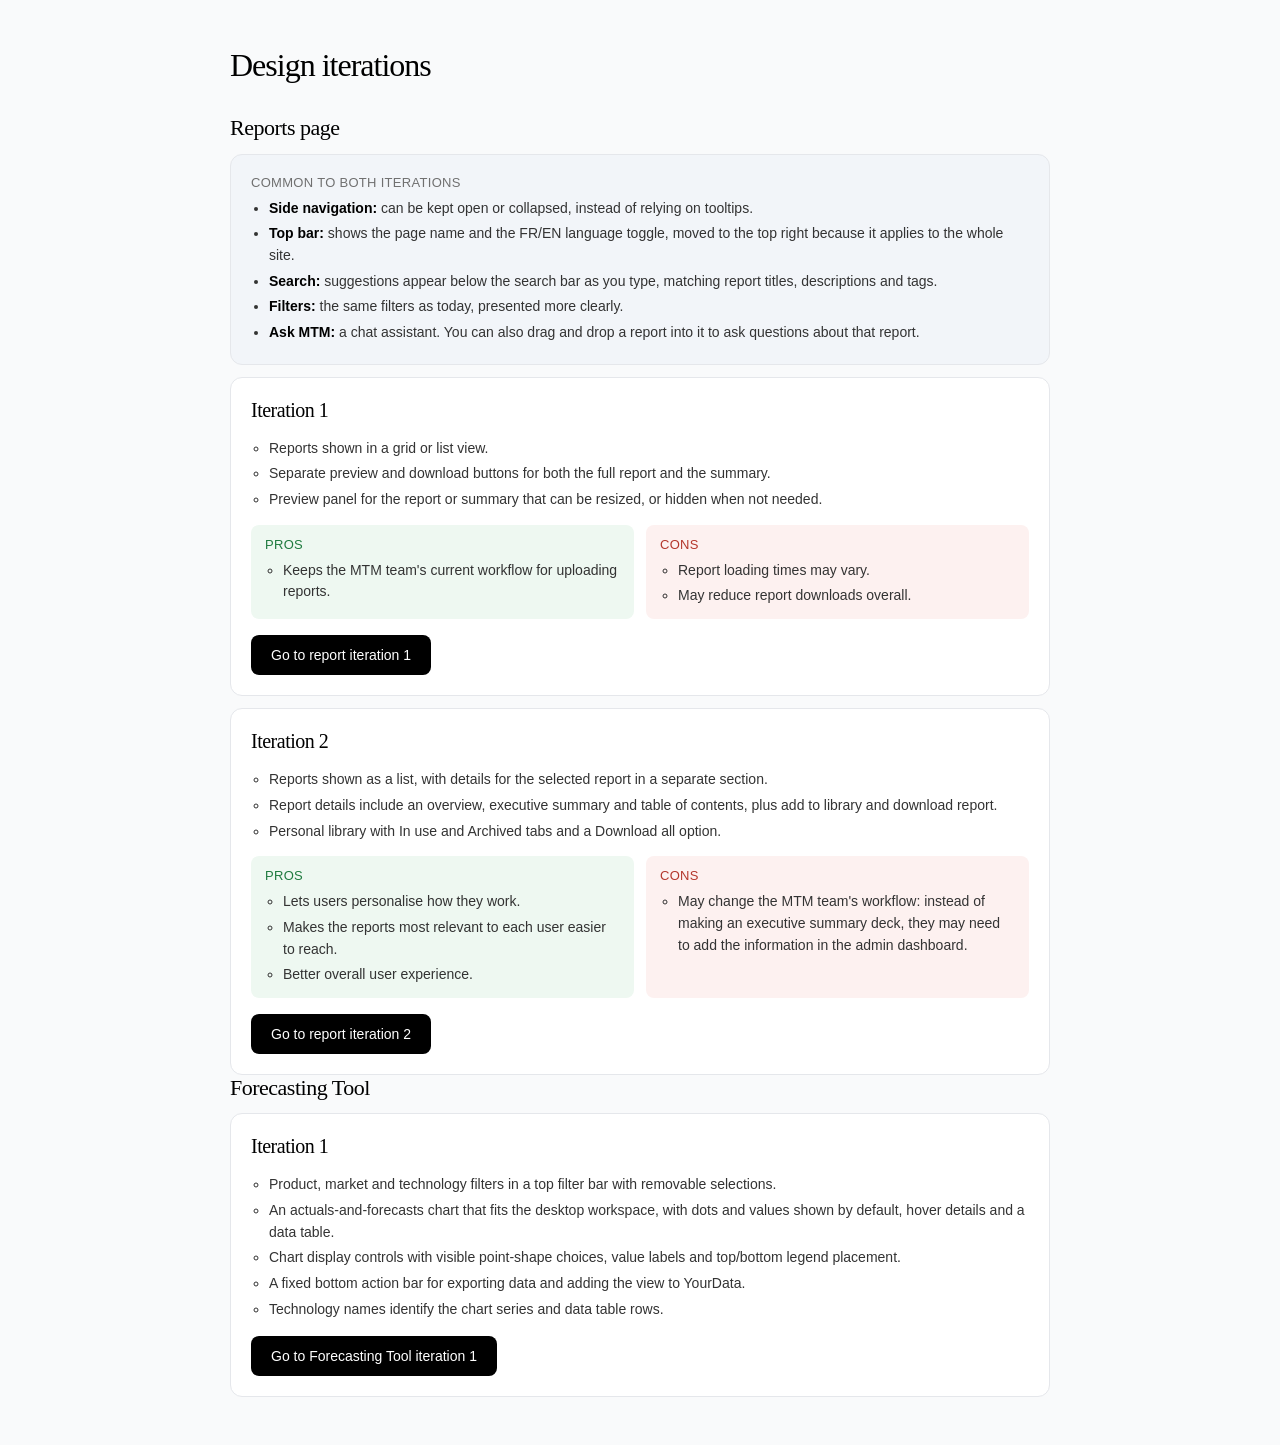
==== variants/index.html @ 7fb302fe "Add Forecasting Tool and refine Reports layout Replace the Vite scaffold with the static Pages site," ====
<!doctype html>
<html lang="en">
  <head>
    <meta charset="UTF-8" />
    <meta name="viewport" content="width=device-width, initial-scale=1.0" />
    <title>Design iterations | MTM</title>
    <link rel="stylesheet" href="../tokens.css" />
    <style>
      body { margin: 0; min-height: 100dvh; padding: 48px 24px; color: #000; background: #f9fafb; font-family: Roboto, Arial, sans-serif; }
      main { width: 100%; max-width: 820px; margin: 0 auto; }
      h1 { margin: 0 0 32px; font: 400 32px/1.1 Georgia, serif; letter-spacing: -1px; }
      h2 { margin: 0 0 12px; font: 400 22px/1.2 Georgia, serif; letter-spacing: -.5px; }
      h3 { margin: 0 0 8px; color: #707070; font-size: 13px; font-weight: 500; letter-spacing: .3px; text-transform: uppercase; }
      .card { padding: 20px; border: 1px solid #e5e7eb; border-radius: 12px; background: #fff; }
      .common { margin-bottom: 12px; background: #f2f5f9; }
      .iterations { display: flex; flex-direction: column; gap: 12px; margin: 0; padding: 0; list-style: none; }
      .iterations > li { display: flex; flex-direction: column; align-items: flex-start; gap: 16px; }
      .iteration-title { margin: 0; color: #000; font: 400 20px/1.2 Georgia, serif; letter-spacing: -.5px; text-transform: none; }
      .iteration-body { min-width: 0; align-self: stretch; display: flex; flex-direction: column; gap: 14px; }
      .pros-cons { display: grid; grid-template-columns: 1fr 1fr; gap: 12px; }
      .pros-cons > div { padding: 12px 14px; border-radius: 8px; }
      .pros { background: #eef8f1; }
      .cons { background: #fdf1f0; }
      .pros h3 { color: #1e7a3e; }
      .cons h3 { color: #b4372c; }
      ul ul, .card ul { margin: 0; padding-left: 18px; color: #333; font-size: 14px; line-height: 1.55; }
      .card li + li { margin-top: 4px; }
      strong { color: #000; font-weight: 600; }
      a { min-width: 130px; padding: 12px 20px; border-radius: 8px; color: #fff; background: #000; font-size: 14px; text-align: center; text-decoration: none; }
      a:hover, a:focus-visible { background: #202020; }
      @media (max-width: 620px) {
        .pros-cons { grid-template-columns: 1fr; }
      }
    </style>
  </head>
  <body>
    <main>
      <h1>Design iterations</h1>
      <section aria-labelledby="reports-heading">
        <h2 id="reports-heading">Reports page</h2>

        <div class="card common">
          <h3>Common to both iterations</h3>
          <ul>
            <li><strong>Side navigation:</strong> can be kept open or collapsed, instead of relying on tooltips.</li>
            <li><strong>Top bar:</strong> shows the page name and the FR/EN language toggle, moved to the top right because it applies to the whole site.</li>
            <li><strong>Search:</strong> suggestions appear below the search bar as you type, matching report titles, descriptions and tags.</li>
            <li><strong>Filters:</strong> the same filters as today, presented more clearly.</li>
            <li><strong>Ask MTM:</strong> a chat assistant. You can also drag and drop a report into it to ask questions about that report.</li>
          </ul>
        </div>

        <ul class="iterations">
          <li class="card">
            <h3 class="iteration-title">Iteration 1</h3>
            <div class="iteration-body">
              <ul>
                <li>Reports shown in a grid or list view.</li>
                <li>Separate preview and download buttons for both the full report and the summary.</li>
                <li>Preview panel for the report or summary that can be resized, or hidden when not needed.</li>
              </ul>
              <div class="pros-cons">
                <div class="pros">
                  <h3>Pros</h3>
                  <ul><li>Keeps the MTM team's current workflow for uploading reports.</li></ul>
                </div>
                <div class="cons">
                  <h3>Cons</h3>
                  <ul>
                    <li>Report loading times may vary.</li>
                    <li>May reduce report downloads overall.</li>
                  </ul>
                </div>
              </div>
            </div>
            <a href="./reports-1/">Go to report iteration 1</a>
          </li>
          <li class="card">
            <h3 class="iteration-title">Iteration 2</h3>
            <div class="iteration-body">
              <ul>
                <li>Reports shown as a list, with details for the selected report in a separate section.</li>
                <li>Report details include an overview, executive summary and table of contents, plus add to library and download report.</li>
                <li>Personal library with In use and Archived tabs and a Download all option.</li>
              </ul>
              <div class="pros-cons">
                <div class="pros">
                  <h3>Pros</h3>
                  <ul>
                    <li>Lets users personalise how they work.</li>
                    <li>Makes the reports most relevant to each user easier to reach.</li>
                    <li>Better overall user experience.</li>
                  </ul>
                </div>
                <div class="cons">
                  <h3>Cons</h3>
                  <ul><li>May change the MTM team's workflow: instead of making an executive summary deck, they may need to add the information in the admin dashboard.</li></ul>
                </div>
              </div>
            </div>
            <a href="./reports-2/">Go to report iteration 2</a>
          </li>
        </ul>
      </section>

      <section aria-labelledby="forecasting-heading">
        <h2 id="forecasting-heading">Forecasting Tool</h2>
        <ul class="iterations">
          <li class="card">
            <h3 class="iteration-title">Iteration 1</h3>
            <div class="iteration-body">
              <ul>
                <li>Product, market and technology filters in a top filter bar with removable selections.</li>
                <li>An actuals-and-forecasts chart that fits the desktop workspace, with dots and values shown by default, hover details and a data table.</li>
                <li>Chart display controls with visible point-shape choices, value labels and top/bottom legend placement.</li>
                <li>A fixed bottom action bar for exporting data and adding the view to YourData.</li>
                <li>Technology names identify the chart series and data table rows.</li>
              </ul>
            </div>
            <a href="./forecasting-1/">Go to Forecasting Tool iteration 1</a>
          </li>
        </ul>
      </section>
    </main>
  </body>
</html>
---- tokens.css ----
@font-face {
  font-family: 'Roboto';
  src: url('/assets/fonts/Roboto-Regular.ttf') format('truetype');
  font-style: normal;
  font-weight: 400;
  font-display: swap;
}

@font-face {
  font-family: 'Roboto';
  src: url('/assets/fonts/Roboto-Medium.ttf') format('truetype');
  font-style: normal;
  font-weight: 500;
  font-display: swap;
}

@font-face {
  font-family: 'Roboto';
  src: url('/assets/fonts/Roboto-Bold.ttf') format('truetype');
  font-style: normal;
  font-weight: 700;
  font-display: swap;
}

/* Use text tokens for foregrounds, surface tokens for fills, and border tokens for edges. Brand is for actions/selection; product colors are for product labels. */
:root {
  --color-text-primary: #000;
  --color-text-strong: #15233b;
  --color-text-heading: #101828;
  --color-text-muted: #707070;
  --color-text-subtle: #6a7282;
  --color-text-placeholder: #757575;
  --color-text-disabled: #adadad;
  --color-surface: #fff;
  --color-surface-subtle: #f9fafb;
  --color-surface-hover: #eff7ff;
  --color-surface-hover-neutral: #f0f3f7;
  --color-surface-selected: #f2f5f9;
  --color-surface-inset: #f0f3f9;
  --color-surface-image: #e9edf4;
  --color-border: #e5e7eb;
  --color-border-subtle: #e6e6e6;
  --color-border-faint: #f3f4f6;
  --color-border-muted: #dfe3e9;
  --color-border-accent: #dcecfd;
  --color-border-hover: #7aa7dd;
  --color-border-card-hover: #c9d1dd;
  --color-border-selected: #a6b0c5;
  --color-border-handle: #d7dce4;
  --color-border-dashed: #d3d9e2;
  --color-border-chat-add: #b3b3b3;
  --color-border-image: rgb(0 0 0 / 12%);
  --color-scrollbar: #c5c9ce;
  --color-text-dark: #202020;
  --color-brand: #1659f3;
  --color-product-adult: #0e7fde;
  --color-product-junior: #cb61d8;
  --color-product-newcomers: #229e8e;
  --color-product-census: #52a4c2;
  --color-overlay: rgb(10 19 32 / 24%);
  --color-grid-overlay: rgb(22 89 243 / 12%);
  --color-brand-wash: rgb(22 89 243 / 8%);
  --color-brand-focus: rgb(22 89 243 / 20%);
  --color-brand-focus-strong: rgb(22 89 243 / 25%);
  --color-on-accent-hover: rgb(255 255 255 / 18%);

  /* Use the base scale for component padding and gaps; semantic values handle page-specific geometry. */
  --space-0: 0rem;
  --space-0-5: 0.125rem;
  --space-1: 0.25rem;
  --space-2: 0.5rem;
  --space-3: 0.75rem;
  --space-4: 1rem;
  --space-5: 1.5rem;
  --space-6: 2rem;
  --space-7: 3rem;
  /* Shell values position content below the fixed bar and beside the sidebar; filter indent aligns filter groups. */
  --space-shell-top: 4.75rem;
  --space-shell-inline: 1.125rem;
  --space-shell-bottom: 1.875rem;
  --space-shell-sidebar: 4.6875rem;
  --space-filter-indent: 2.75rem;
  /* Compact horizontal inset for the temporary grid toggle. */
  --space-control-inline: 0.6875rem;

  /* Use control for buttons/inputs, card for containers, and pill for chips and badges. */
  --radius-none: 0rem;
  --radius-xs: 0.125rem;
  --radius-sm: 0.25rem;
  --radius-compact: 0.3125rem;
  --radius-control: 0.4375rem;
  --radius-md: 0.5rem;
  --radius-lg: 0.625rem;
  --radius-card: 0.75rem;
  --radius-pill: 62.4375rem;
  --radius-circle: 50%;

  /* Use the standard width for control/card outlines; reserve strong for emphasis. */
  --border-width: 0.0625rem;
  --border-width-strong: 0.125rem;

  /* Keep elevation consistent across navigation, popovers, cards, and the preview drawer. */
  --shadow-sidebar: 0.625rem 0 1.75rem rgb(28 39 55 / 9%);
  --shadow-popover: 0 0.75rem 1.5rem rgb(28 39 55 / 10%);
  --shadow-card: 0 0.0625rem 0.125rem rgb(12 12 13 / 5%);
  --shadow-card-hover: 0 0.5rem 1.375rem rgb(25 38 59 / 8%);
  --shadow-card-selected: 0 0.75rem 2rem rgb(25 38 59 / 18%);
  --shadow-drawer: -1.125rem 0 3.75rem rgb(15 27 45 / 20%);
  --shadow-floating: 0 0.5rem 1.5rem rgb(25 38 59 / 22%);

  /* Body is the shared UI face; headings and the type scale reflect the approved reports page. */
  --font-body: 'Roboto', Arial, sans-serif;
  --font-heading: 'Roboto', Arial, sans-serif;
  --font-weight-regular: 400;
  --font-weight-medium: 500;
  --font-weight-bold: 700;
  /* Micro for overlines, caption for chips, small/body for UI and copy, title for report cards, display for the top bar. */
  --font-size-micro: 0.625rem;
  --font-size-action: 0.6875rem;
  --font-size-caption: 0.75rem;
  --font-size-small: 0.8125rem;
  --font-size-body: 0.875rem;
  --font-size-filter-heading: 0.89375rem;
  --font-size-title: 0.9375rem;
  --font-size-large: 1rem;
  --font-size-display: 1.25rem;
  --line-height-tight: 1;
  --line-height-body: 1.2;
  --line-height-copy: 1.4;
  --letter-spacing-tight: -0.03125rem;
  --letter-spacing-normal: 0rem;

  /*
   * Typography recipes: use font + tracking together, and case for action/overline roles.
   * Each named line height is a text line box, not a component height. Values preserve
   * the Reports page, with near-identical labels consolidated. See TYPOGRAPHY.md for examples.
   */

  /* Top-bar page heading; not report-card or panel headings. */
  --type-page-title-line-height: 1.375rem;
  --type-page-title: var(--font-weight-regular) var(--font-size-display)/var(--type-page-title-line-height) var(--font-heading);
  --type-page-title-tracking: -0.03125rem;

  /* Report-card titles in both grid and list views. */
  --type-card-title-line-height: 1.125rem;
  --type-card-title: var(--font-weight-regular) var(--font-size-title)/var(--type-card-title-line-height) var(--font-body);
  --type-card-title-tracking: var(--letter-spacing-tight);

  /* Preview heading: same size as a card title, with more room between lines. */
  --type-preview-title-line-height: 1.3125rem;
  --type-preview-title: var(--font-weight-regular) var(--font-size-title)/var(--type-preview-title-line-height) var(--font-body);
  --type-preview-title-tracking: var(--letter-spacing-tight);

  /* Filter/chat section headings and grid-view report dates share this treatment. */
  --type-body-large-line-height: 1.2rem;
  --type-body-large: var(--font-weight-regular) var(--font-size-large)/var(--type-body-large-line-height) var(--font-body);
  --type-body-large-tracking: var(--letter-spacing-tight);

  /* Search input and its suggestion rows. */
  --type-search-line-height: 1.4rem;
  --type-search: var(--font-weight-regular) var(--font-size-large)/var(--type-search-line-height) var(--font-body);
  --type-search-tracking: var(--letter-spacing-tight);

  /* Sidebar navigation labels and the sidebar-collapse label. */
  --type-navigation-line-height: 0.875rem;
  --type-navigation: var(--font-weight-medium) var(--font-size-body)/var(--type-navigation-line-height) var(--font-body);
  --type-navigation-tracking: var(--letter-spacing-normal);

  /* Account name; organization text uses caption. */
  --type-account-name-line-height: 1.25rem;
  --type-account-name: var(--font-weight-medium) var(--font-size-body)/var(--type-account-name-line-height) var(--font-body);
  --type-account-name-tracking: -0.009375rem;

  /* Language controls and filter options; use navigation for sidebar destinations. */
  --type-control-line-height: 1rem;
  --type-control: var(--font-weight-regular) var(--font-size-body)/var(--type-control-line-height) var(--font-body);
  --type-control-tracking: var(--letter-spacing-normal);

  /* Uppercase Product/Genre/Type category headings; options use control. */
  --type-filter-heading-line-height: 0.983125rem;
  --type-filter-heading: var(--font-weight-medium) var(--font-size-filter-heading)/var(--type-filter-heading-line-height) var(--font-body);
  --type-filter-heading-tracking: 0.017875rem;
  --type-filter-heading-case: uppercase;

  /* Base removable chips, chat input, and account-menu links share one small style. */
  --type-body-small-line-height: 0.975rem;
  --type-body-small: var(--font-weight-regular) var(--font-size-small)/var(--type-body-small-line-height) var(--font-body);
  --type-body-small-tracking: var(--letter-spacing-normal);

  /* Product pills, topic tags, compact dates, organization text, and chat hints. */
  --type-caption-line-height: 0.9rem;
  --type-caption: var(--font-weight-regular) var(--font-size-caption)/var(--type-caption-line-height) var(--font-body);
  --type-caption-tracking: var(--letter-spacing-normal);

  /* Summary/Report and Send buttons; compact is for preview toolbar actions only. */
  --type-action-line-height: 0.75625rem;
  --type-action: var(--font-weight-medium) var(--font-size-action)/var(--type-action-line-height) var(--font-body);
  --type-action-tracking: 0.01875rem;
  --type-action-case: uppercase;
  --type-action-compact-line-height: 0.6875rem;
  --type-action-compact: var(--font-weight-medium) var(--font-size-micro)/var(--type-action-compact-line-height) var(--font-body);
  --type-action-compact-tracking: 0.0125rem;

  /* Ask MTM floating action and preview mode overline. */
  --type-action-large-line-height: 0.825rem;
  --type-action-large: var(--font-weight-medium) var(--font-size-caption)/var(--type-action-large-line-height) var(--font-body);
  --type-overline-tracking: 0.015rem;

  /* Temporary grid-toggle label; do not use this tight line box for paragraph text. */
  --type-toolbar-line-height: 0.75rem;
  --type-toolbar: var(--font-weight-medium) var(--font-size-caption)/var(--type-toolbar-line-height) var(--font-body);
  --type-toolbar-tracking: var(--letter-spacing-normal);

  /* Multiline chat messages need more leading than body-small inputs and labels. */
  --type-message-line-height: 1.178125rem;
  --type-message: var(--font-weight-regular) var(--font-size-small)/var(--type-message-line-height) var(--font-body);
  --type-message-tracking: -0.0125rem;
  /* Preview empty-state helper copy. */
  --type-helper-line-height: 1.225rem;
  --type-helper: var(--font-weight-regular) var(--font-size-body)/var(--type-helper-line-height) var(--font-body);
  --type-helper-tracking: var(--letter-spacing-normal);
}
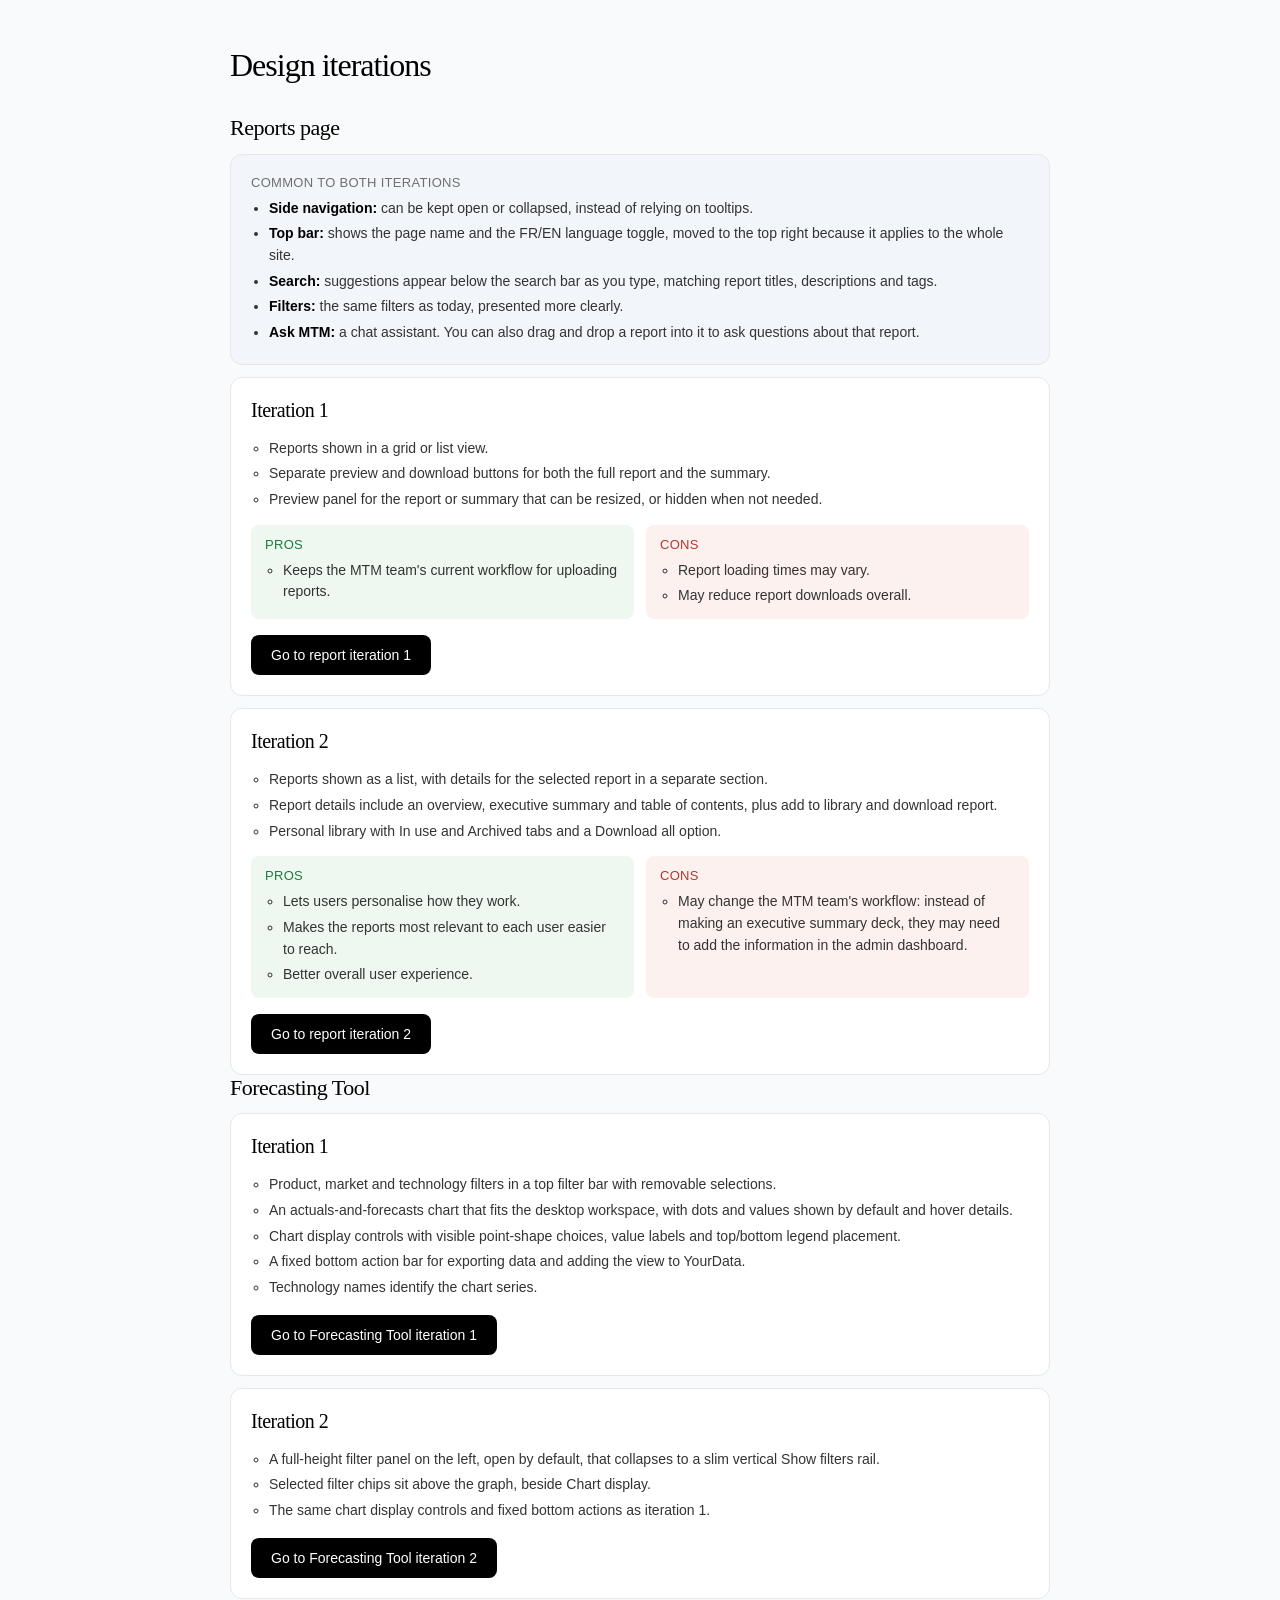
==== commit e0ade52c: "Add Forecasting iteration 2 with collapsible side filters Remove the data table from both Forecastin" ====
--- a/variants/index.html
+++ b/variants/index.html
@@ -111,13 +111,24 @@
             <div class="iteration-body">
               <ul>
                 <li>Product, market and technology filters in a top filter bar with removable selections.</li>
-                <li>An actuals-and-forecasts chart that fits the desktop workspace, with dots and values shown by default, hover details and a data table.</li>
+                <li>An actuals-and-forecasts chart that fits the desktop workspace, with dots and values shown by default and hover details.</li>
                 <li>Chart display controls with visible point-shape choices, value labels and top/bottom legend placement.</li>
                 <li>A fixed bottom action bar for exporting data and adding the view to YourData.</li>
-                <li>Technology names identify the chart series and data table rows.</li>
+                <li>Technology names identify the chart series.</li>
               </ul>
             </div>
             <a href="./forecasting-1/">Go to Forecasting Tool iteration 1</a>
+          </li>
+          <li class="card">
+            <h3 class="iteration-title">Iteration 2</h3>
+            <div class="iteration-body">
+              <ul>
+                <li>A full-height filter panel on the left, open by default, that collapses to a slim vertical Show filters rail.</li>
+                <li>Selected filter chips sit above the graph, beside Chart display.</li>
+                <li>The same chart display controls and fixed bottom actions as iteration 1.</li>
+              </ul>
+            </div>
+            <a href="./forecasting-2/">Go to Forecasting Tool iteration 2</a>
           </li>
         </ul>
       </section>
